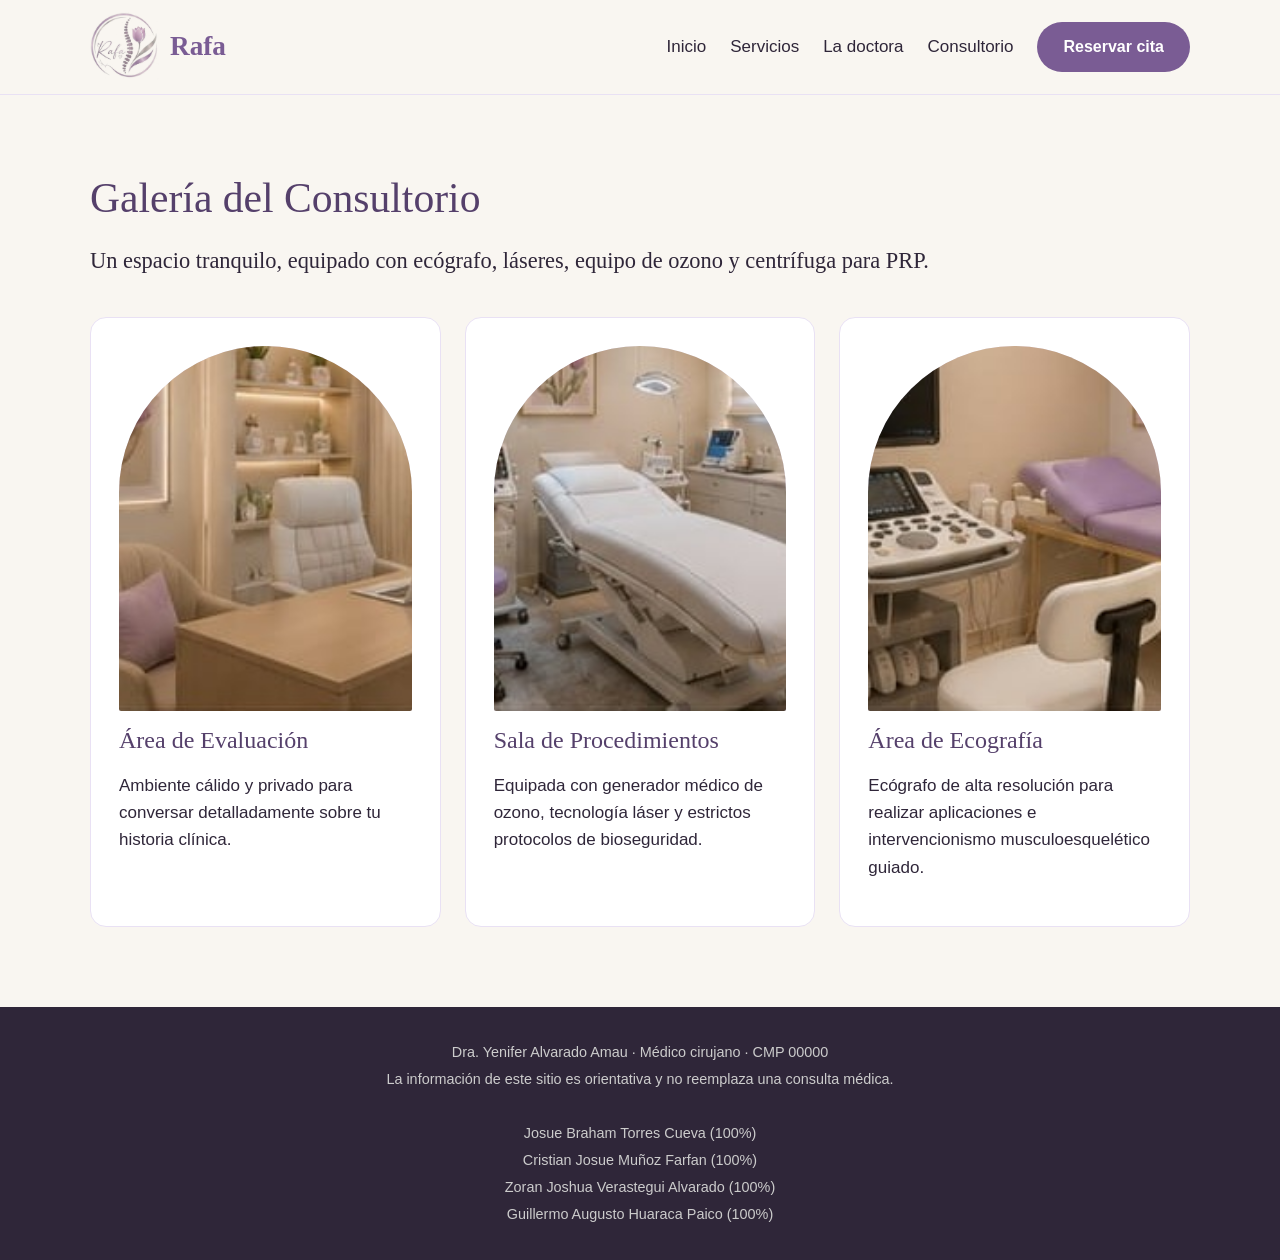
==== consultorio.html @ 2cdf35f3 "Nueva versionV01 muehhehe" ====
<!DOCTYPE html>
<html lang="es">
<head>
  <meta charset="UTF-8">
  <meta name="viewport" content="width=device-width, initial-scale=1">
  <title>Consultorio y Galería - Rafa</title>
  <link rel="stylesheet" href="styles.css">
</head>
<body>

  <header class="cabecera">
    <div class="contenedor fila">
      <a class="marca" href="index.html"><img src="img/logo.png" alt="Rafa"> Rafa</a>
      <nav>
        <a href="index.html">Inicio</a>
        <a href="servicios.html">Servicios</a>
        <a href="doctora.html">La doctora</a>
        <a href="consultorio.html">Consultorio</a>
        <a class="boton" href="contacto.html">Reservar cita</a>
      </nav>
    </div>
  </header>

  <main>
    <section class="seccion" id="consultorio">
      <div class="contenedor">
        <h2>Galería del Consultorio</h2>
        <p class="lead">Un espacio tranquilo, equipado con ecógrafo, láseres, equipo de ozono y centrífuga para PRP.</p>
        
        <div class="columnas tres">
          <div class="tarjeta">
            <div class="arco"><img src="img/consultorio.jpg" alt="Consultorio médico"></div>
            <h3>Área de Evaluación</h3>
            <p>Ambiente cálido y privado para conversar detalladamente sobre tu historia clínica.</p>
          </div>

          <div class="tarjeta">
            <div class="arco"><img src="img/procedimientos.jpg" alt="Sala de procedimientos"></div>
            <h3>Sala de Procedimientos</h3>
            <p>Equipada con generador médico de ozono, tecnología láser y estrictos protocolos de bioseguridad.</p>
          </div>

          <div class="tarjeta">
            <div class="arco"><img src="img/ecografia.jpg" alt="Sala de ecografía"></div>
            <h3>Área de Ecografía</h3>
            <p>Ecógrafo de alta resolución para realizar aplicaciones e intervencionismo musculoesquelético guiado.</p>
          </div>
        </div>
      </div>
    </section>
  </main>

  <footer class="pie">
    <p>Dra. Yenifer Alvarado Amau · Médico cirujano · CMP 00000</p>
    <p>La información de este sitio es orientativa y no reemplaza una consulta médica.</p><br>
    <p>Josue Braham Torres Cueva (100%)</p>
    <p>Cristian Josue Muñoz Farfan (100%)</p>
    <p>Zoran Joshua Verastegui Alvarado (100%)</p>
    <p>Guillermo Augusto Huaraca Paico (100%)</p>
  </footer>

</body>
</html>
---- styles.css ----
/* Colores */
:root {
  --lila: #7A5C94;
  --lila-oscuro: #55406B;
  --lavanda: #E9E1F4;
  --beige: #F1E8D8;
  --fondo: #F9F6F1;
  --texto: #2F2639;
}

/* Base */
* {
  box-sizing: border-box;
}

body {
  margin: 0;
  font-family: "Mulish", sans-serif;
  font-size: 17px;
  line-height: 1.6;
  color: var(--texto);
  background: var(--fondo);
}

a {
  color: inherit;
  text-decoration: none;
}

h1, h2, h3 {
  font-family: "Cormorant Garamond", serif;
  font-weight: 500;
  line-height: 1.15;
  color: var(--lila-oscuro);
  margin: 0 0 16px;
}

h1 { font-size: 56px; }
h2 { font-size: 41.6px; }
h3 { font-size: 24px; }

.lead {
  font-family: "Cormorant Garamond", serif;
  font-size: 22.4px;
  line-height: 1.4;
}

.firma {
  font-family: "Pinyon Script", cursive;
  font-size: 32px;
  color: var(--lila);
  margin: 0;
}

/* Estructura */
.contenedor {
  width: min(92%, 1100px);
  margin: 0 auto;
}

.seccion {
  padding: 80px 0;
}

.lavanda { background: var(--lavanda); }
.beige { background: var(--beige); }

.oscuro {
  background: var(--lila-oscuro);
  color: #fff;
}

.oscuro h2, .oscuro h3 {
  color: #fff;
}

/* Columnas */
.columnas {
  display: grid;
  grid-template-columns: 1fr 1fr;
  gap: 60px;
  align-items: center;
}

.columnas.tres {
  grid-template-columns: repeat(3, 1fr);
  gap: 24px;
  margin-top: 40px;
  align-items: stretch;
}

/* Cabecera */
.cabecera {
  position: sticky;
  top: 0;
  z-index: 10;
  background: var(--fondo);
  border-bottom: 1px solid var(--lavanda);
}

.contenedor.fila {
  display: flex;
  justify-content: space-between;
  align-items: center;
  padding: 12px 0;
}

.marca {
  display: flex;
  align-items: center;
  gap: 10px;
  font-family: "Cormorant Garamond", serif;
  font-size: 27.2px;
  font-weight: 600;
  color: var(--lila);
}

.marca img {
  width: 70px;
  height: 70px;
}

nav {
  display: flex;
  align-items: center;
  gap: 24px;
}

nav a:hover {
  color: var(--lila);
}

/* Botones */
.boton {
  display: inline-block;
  background: var(--lila);
  color: #fff;
  font-weight: 700;
  padding: 12px 26px;
  border-radius: 999px;
  border: none;
  cursor: pointer;
  font-family: inherit;
  font-size: 16px;
}

.boton:hover {
  background: var(--lila-oscuro);
}

.boton.claro {
  background: #E6D6BC;
  color: var(--texto);
}

/* Arco con forma de pétalo */
.arco {
  aspect-ratio: 4 / 5;
  overflow: hidden;
  border-radius: 999px 999px 14px 14px;
  background: var(--lavanda);
}

.arco img {
  width: 100%;
  height: 100%;
  object-fit: cover;
  object-position: top;
}

/* Tarjetas (Cards pedidas en el PDF) */
.tarjeta {
  background: #fff;
  border: 1px solid var(--lavanda);
  border-radius: 16px;
  padding: 28px;
  text-align: left;
}

.tarjeta .arco {
  margin-bottom: 16px;
}

/* Pasos y listas */
.pasos {
  list-style: none;
  margin: 0;
  padding: 0;
  border-left: 2px solid var(--lila);
}

.pasos li {
  padding: 0 0 24px 28px;
}

.pasos li:last-child {
  padding-bottom: 0;
}

.pasos h3 {
  margin-bottom: 4px;
}

.pasos p {
  margin: 0;
}

.lista {
  list-style: none;
  margin: 0;
  padding: 0;
}

.lista li {
  padding: 12px 0;
  border-bottom: 1px solid var(--lavanda);
  font-size: 17.6px;
}

.listaA {
  font-size: 17.6px;
}

/* Formulario (Pedido en el PDF) */
.formulario {
  background: #fff;
  color: var(--texto);
  padding: 30px;
  border-radius: 16px;
}

.formulario h3 {
  color: var(--lila-oscuro);
}

.campo {
  margin-bottom: 16px;
}

.campo label {
  display: block;
  font-weight: 600;
  margin-bottom: 6px;
}

.campo input,
.campo select,
.campo textarea {
  width: 100%;
  padding: 10px 14px;
  border: 1px solid var(--lila);
  border-radius: 8px;
  font-family: inherit;
  font-size: 16px;
  background: var(--fondo);
}

/* Pie */
.pie {
  background: var(--texto);
  color: #ccc;
  text-align: center;
  padding: 30px 5%;
  font-size: 14.4px;
}

.pie p {
  margin: 4px 0;
}

/* Diseño Responsive para Celular (Mobile) */
@media (max-width: 768px) {
  h1 { font-size: 38px; }
  h2 { font-size: 30px; }

  .seccion {
    padding: 50px 0;
  }

  .contenedor.fila {
    flex-direction: column;
    gap: 12px;
  }

  nav {
    flex-wrap: wrap;
    justify-content: center;
    gap: 14px;
  }

  .columnas,
  .columnas.tres {
    grid-template-columns: 1fr;
    gap: 30px;
  }
}
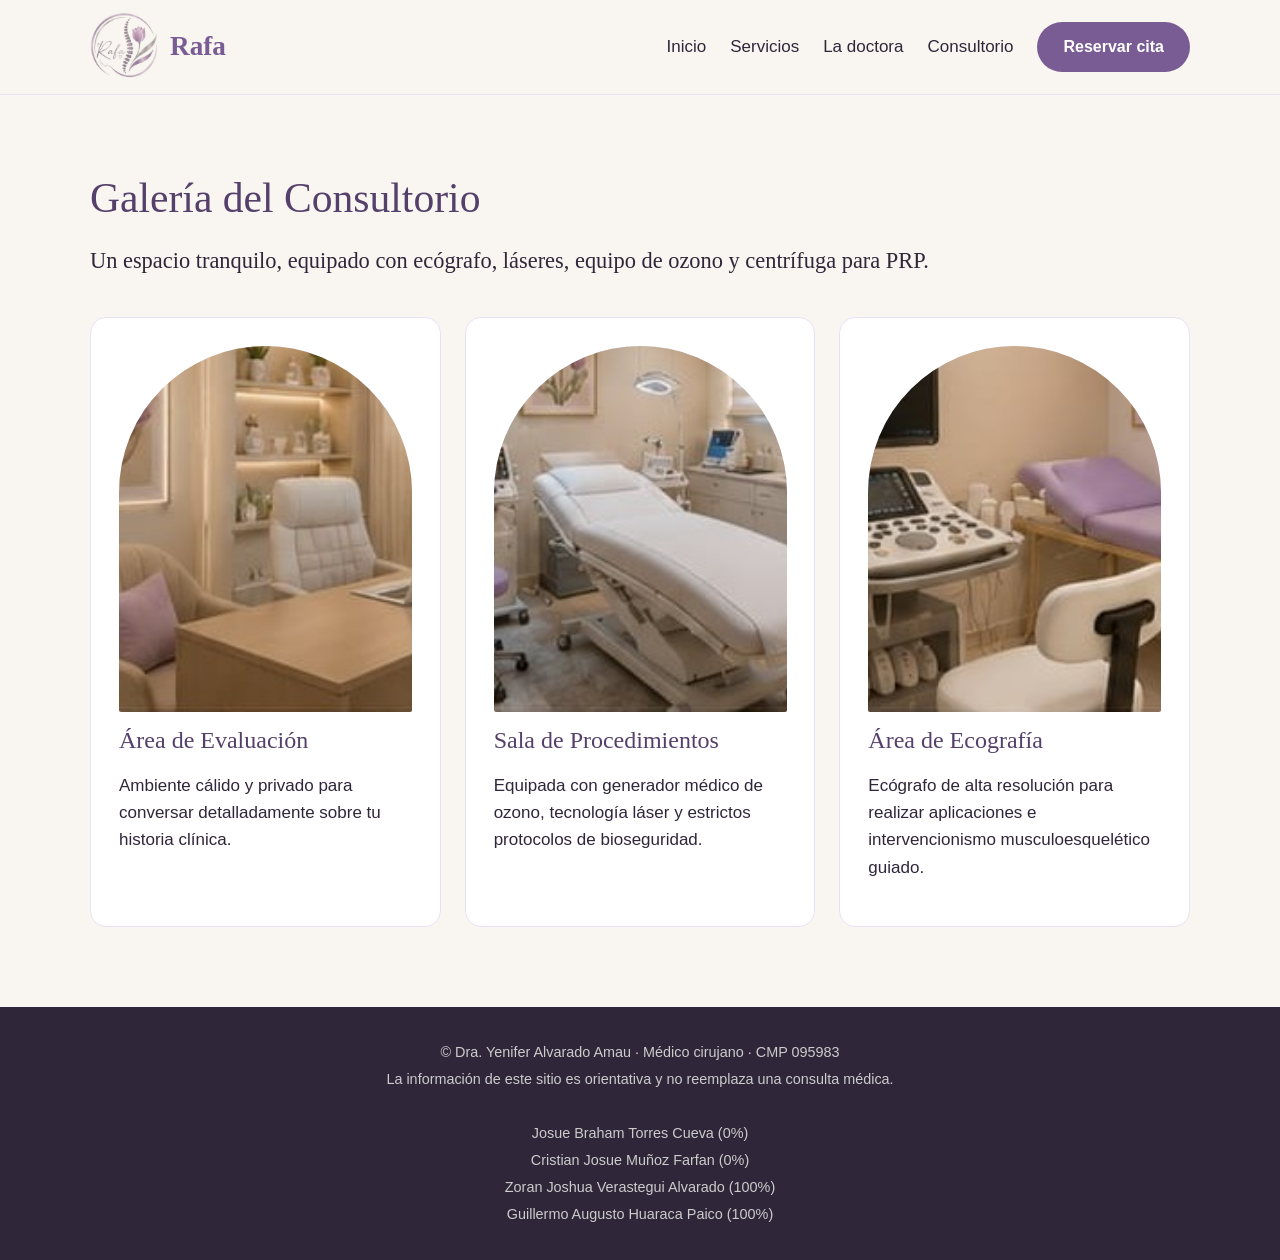
==== commit 69566f0e: "Editao" ====
--- a/consultorio.html
+++ b/consultorio.html
@@ -51,10 +51,10 @@
   </main>
 
   <footer class="pie">
-    <p>Dra. Yenifer Alvarado Amau · Médico cirujano · CMP 00000</p>
+    <p> &copy Dra. Yenifer Alvarado Amau · Médico cirujano · CMP 095983</p>
     <p>La información de este sitio es orientativa y no reemplaza una consulta médica.</p><br>
-    <p>Josue Braham Torres Cueva (100%)</p>
-    <p>Cristian Josue Muñoz Farfan (100%)</p>
+    <p>Josue Braham Torres Cueva (0%)</p>
+    <p>Cristian Josue Muñoz Farfan (0%)</p>
     <p>Zoran Joshua Verastegui Alvarado (100%)</p>
     <p>Guillermo Augusto Huaraca Paico (100%)</p>
   </footer>
--- a/styles.css
+++ b/styles.css
@@ -293,4 +293,37 @@
     grid-template-columns: 1fr;
     gap: 30px;
   }
+}
+
+
+/*------------- Animacion de las imagenes consultrio -------------------*/
+@keyframes aparecerArco {
+  0% {
+    opacity: 0;
+    transform: translateY(50px) scale(0.95);
+  }
+  60% {
+    opacity: 1;
+    transform: translateY(-5px) scale(1.02);
+  }
+  100% {
+    opacity: 1;
+    transform: translateY(0) scale(1);
+  }
+}
+
+
+/* Aplicamos la animación a cada arco con retraso escalonado */
+.tarjeta:nth-child(1) .arco {
+  animation: aparecerArco 1s ease-out 0.2s both;
+}
+
+
+.tarjeta:nth-child(2) .arco {
+  animation: aparecerArco 1s ease-out 0.5s both;
+}
+
+
+.tarjeta:nth-child(3) .arco {
+  animation: aparecerArco 1s ease-out 0.8s both;
 }
